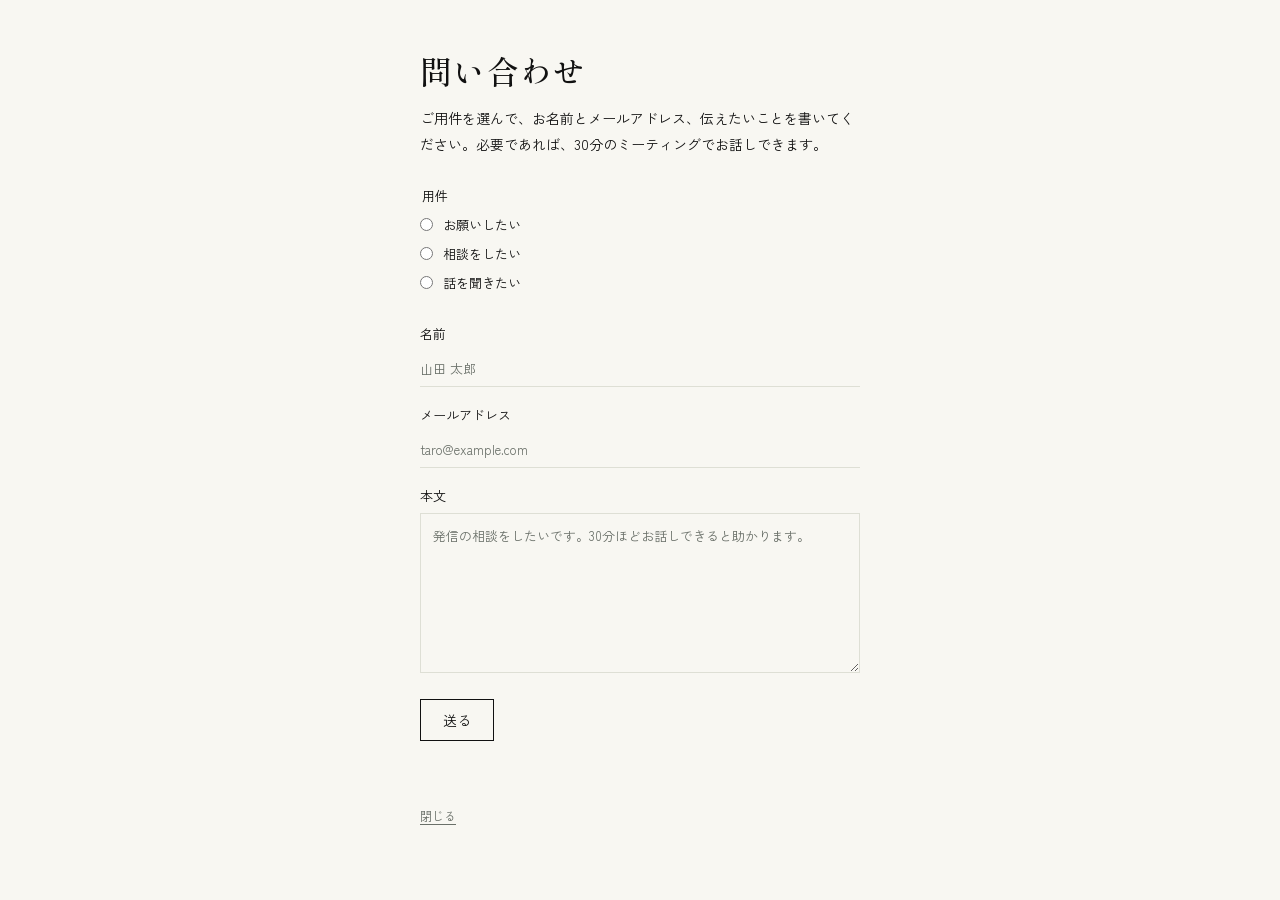
==== contact.html @ 7f7ef22b "Sync published site" ====
<!doctype html>
<html lang="ja">
  <head>
    <meta charset="UTF-8" />
    <link rel="icon" type="image/svg+xml" href="./favicon.svg" />
    <meta name="viewport" content="width=device-width, initial-scale=1.0" />
    <meta name="description" content="エディトリアル・パートナーへの問い合わせ" />
    <title>問い合わせ｜エディトリアル・パートナー</title>
    <link rel="preconnect" href="https://fonts.googleapis.com" />
    <link rel="preconnect" href="https://fonts.gstatic.com" crossorigin />
    <link
      href="https://fonts.googleapis.com/css2?family=Shippori+Mincho:wght@500;600;700&family=Zen+Kaku+Gothic+New:wght@400;500;700&display=swap"
      rel="stylesheet"
    />
    <link rel="stylesheet" href="./styles.css?v=39" />
  </head>
  <body>
    <main class="inquiry">
      <div class="inquiry-sheet">
        <h1>問い合わせ</h1>
        <p class="inquiry-lead">ご用件を選んで、お名前とメールアドレス、伝えたいことを書いてください。必要であれば、30分のミーティングでお話しできます。</p>
        <form id="inquiry-form" method="post" action="">
          <fieldset class="inquiry-purpose">
            <legend>用件</legend>
            <label><input name="purpose" type="radio" value="お願いしたい" required />お願いしたい</label>
            <label><input name="purpose" type="radio" value="相談をしたい" required />相談をしたい</label>
            <label><input name="purpose" type="radio" value="話を聞きたい" required />話を聞きたい</label>
          </fieldset>
          <label>名前<input name="name" type="text" autocomplete="name" maxlength="200" placeholder="山田 太郎" required /></label>
          <label>メールアドレス<input name="email" type="email" autocomplete="email" maxlength="200" placeholder="taro@example.com" required /></label>
          <label>本文<textarea name="message" maxlength="4000" placeholder="発信の相談をしたいです。30分ほどお話しできると助かります。" required></textarea></label>
          <div class="inquiry-trap" aria-hidden="true">
            <label>会社名<input name="company" type="text" tabindex="-1" autocomplete="off" /></label>
          </div>
          <input name="token" type="hidden" value="" />
          <input name="openedAt" type="hidden" value="" />
          <input name="origin" type="hidden" value="" />
          <button class="inquiry-submit" type="submit">送る</button>
          <p class="inquiry-status" role="status" aria-live="polite"></p>
          <button class="inquiry-close" type="button">閉じる</button>
        </form>
      </div>
    </main>
    <iframe class="inquiry-frame" name="inquiry-result" title="送信結果"></iframe>
    <script>
      if (window.opener) window.opener = null;
      const inquiryEndpoint = 'https://script.google.com/macros/s/AKfycbyxUaRsVvJkf03waBCYDMUPCx2JJVosyKEu_03Ld7ubfb50Per08sGWqIz_rAXnPnEJEA/exec';
      const inquiryToken = 'editorial-partner';
      const form = document.getElementById('inquiry-form');
      const status = form.querySelector('.inquiry-status');
      const frame = document.querySelector('.inquiry-frame');
      const openedAt = Date.now();
      let waitTimer = 0;

      function inquiryTarget() {
        if (inquiryEndpoint) return inquiryEndpoint;
        if (location.hostname === 'ymmtyum.github.io') return '';
        return '/inquiry-dev';
      }

      function show(text) {
        status.textContent = text;
      }

      function finish(ok) {
        clearTimeout(waitTimer);
        form.dataset.busy = '';
        show(ok
          ? '受け取りました。内容を確認して、記入されたメールアドレスへ返信します。'
          : '送れませんでした。時間をおいて、もう一度送ってください。');
        if (!ok) return;
        form.dataset.done = '1';
        for (const field of form.elements) {
          if (field.type === 'hidden' || field.type === 'button') continue;
          field.disabled = true;
        }
      }

      form.querySelector('[name="openedAt"]').value = String(openedAt);
      form.querySelector('[name="token"]').value = inquiryToken;
      form.querySelector('[name="origin"]').value = location.origin;
      document.querySelector('.inquiry-close').addEventListener('click', () => window.close());

      function fromInquiryFrame(source) {
        let current = source;
        for (let depth = 0; depth < 5 && current; depth += 1) {
          if (current === frame.contentWindow) return true;
          if (current === window) return false;
          try { current = current.parent; } catch (error) { return false; }
        }
        return false;
      }

      function inquiryMessage(event) {
        const data = event.data;
        if (!data || data.type !== 'inquiry' || typeof data.ok !== 'boolean') return false;
        if (fromInquiryFrame(event.source)) return true;
        const origin = String(event.origin || '');
        return origin === 'null' ||
          origin === 'https://script.google.com' ||
          /^https:\/\/(?:[a-z0-9-]+\.)*googleusercontent\.com$/.test(origin);
      }

      window.addEventListener('message', (event) => {
        if (form.dataset.busy !== '1' || !inquiryMessage(event)) return;
        finish(event.data.ok);
      });

      form.addEventListener('submit', (event) => {
        event.preventDefault();
        if (form.dataset.busy === '1' || form.dataset.done === '1') return;
        if (form.company.value) return;
        const purposes = ['お願いしたい', '相談をしたい', '話を聞きたい'];
        const purpose = form.purpose.value;
        const name = form.name.value.trim();
        const email = form.email.value.trim();
        const message = form.message.value.trim();
        if (!purposes.includes(purpose)) {
          show('用件を選んでください。');
          return;
        }
        if (!name) {
          show('名前を書いてください。');
          return;
        }
        if (!/^[^\s@]+@[^\s@]+\.[^\s@]+$/.test(email)) {
          show('メールアドレスを確認してください。');
          return;
        }
        if (!message) {
          show('本文を書いてください。');
          return;
        }
        if (message.length > 4000) {
          show('本文は4000字までです。');
          return;
        }
        if (Date.now() - openedAt < 3000) {
          show('少し待ってから送ってください。');
          return;
        }
        const target = inquiryTarget();
        if (!target) {
          show('送れませんでした。時間をおいて、もう一度送ってください。');
          return;
        }
        form.dataset.busy = '1';
        show('送っています。');
        clearTimeout(waitTimer);
        waitTimer = setTimeout(() => finish(false), 15000);
        if (target.startsWith('http') && new URL(target).origin !== location.origin) {
          postViaFrame(target);
          return;
        }
        const body = new URLSearchParams(new FormData(form));
        fetch(target, { method: 'POST', headers: { 'Content-Type': 'application/x-www-form-urlencoded' }, body })
          .then((response) => response.text())
          .then((html) => finish(/ok:\s*true/.test(html)))
          .catch(() => finish(false));
      });

      function postViaFrame(target) {
        const transport = document.createElement('form');
        transport.method = 'post';
        transport.action = target;
        transport.target = 'inquiry-result';
        transport.hidden = true;
        for (const field of form.elements) {
          if (!field.name || field.type === 'submit' || field.type === 'button') continue;
          if ((field.type === 'radio' || field.type === 'checkbox') && !field.checked) continue;
          const input = document.createElement('input');
          input.type = 'hidden';
          input.name = field.name;
          input.value = field.value;
          transport.append(input);
        }
        document.body.append(transport);
        transport.submit();
      }
    </script>
  </body>
</html>
---- styles.css ----
:root {
  --ink: #111111;
  --muted: #6a7069;
  --paper: #f8f7f2;
  --line: #dedfd5;
  --accent: #d5e48f;
  --font-display: "Shippori Mincho", "Hiragino Mincho ProN", serif;
  --font-body: "Zen Kaku Gothic New", "Hiragino Sans", sans-serif;
}
*, *::before, *::after { box-sizing: border-box; }
html { height: 100%; }
body { margin: 0; color: var(--ink); background: var(--paper); font-family: var(--font-body); -webkit-font-smoothing: antialiased; }
button, a { -webkit-tap-highlight-color: transparent; }
button { font: inherit; color: inherit; cursor: pointer; }
a { color: inherit; text-underline-offset: .25em; }
button:focus-visible, a:focus-visible, [tabindex]:focus-visible { outline: 2px solid #4b6338; outline-offset: 5px; }

html.js, html.js body { height: 100%; overflow: hidden; overscroll-behavior: none; }
html:has(dialog[open]) { overflow: hidden; }
main { position: fixed; inset: 0; height: 100dvh; overflow: hidden; }
.hero, .chapter { position: absolute; inset: 0; height: 100%; min-height: 0; overflow-y: auto; overscroll-behavior: contain; visibility: hidden; pointer-events: none; }
.hero.is-active, .chapter.is-active { visibility: visible; z-index: 1; }
/* Keep the wheel/touch hit target on the stationary deck between card changes. */
main { touch-action: auto; }
.hero, .chapter { pointer-events: none; scrollbar-width: none; }
.hero::-webkit-scrollbar, .chapter::-webkit-scrollbar { display: none; }
.is-active a, .is-active button, .is-active summary { pointer-events: auto; }
.hero.is-leaving, .chapter.is-leaving { z-index: 2; }
.hero.is-leaving, .chapter.is-leaving { visibility: visible; pointer-events: none; }
.hero:focus, .chapter:focus { outline: none; }
.hero { display: grid; place-items: center; padding: 0; }
.hero h1 { display: flex; flex-direction: row-reverse; gap: .32em; margin: 0; font-family: var(--font-display); font-size: clamp(34px, 6.4svh, 72px); font-weight: 700; line-height: 1.4; letter-spacing: .1em; }
.hero h1 > .headline-line { writing-mode: vertical-rl; text-orientation: mixed; white-space: nowrap; }
.hero-brand { position: fixed; z-index: 40; top: max(28px, env(safe-area-inset-top)); left: max(28px, env(safe-area-inset-left)); margin: 0; font: 500 13px/1.4 var(--font-body); letter-spacing: .14em; pointer-events: none; }
.hero-lead { position: absolute; left: 50%; bottom: max(36px, 7vh); width: max-content; max-width: calc(100% - 56px); margin: 0; transform: translateX(-50%); text-align: center; font-size: clamp(12px, 1.25vw, 15px); line-height: 2.1; letter-spacing: .07em; color: #111; }
.hero-lead strong { color: var(--ink); font-weight: 700; }
.menu-toggle { position: fixed; top: max(24px, env(safe-area-inset-top)); right: max(28px, env(safe-area-inset-right)); z-index: 40; width: 32px; height: 32px; display: flex; flex-direction: column; align-items: flex-end; justify-content: center; gap: 7px; padding: 0; border: 0; border-radius: 0; background: transparent; }
.menu-toggle span { width: 22px; height: 1px; background: var(--ink); transition: width .3s ease-in-out; }
.menu-toggle:hover { background: transparent; }
.menu-toggle:hover span:last-child { width: 15px; }
.chapter, .rising-slot { display: grid; justify-items: center; align-items: safe center; padding: 90px clamp(24px, 7vw, 100px); }
.story-card { --card-color: #fff; position: relative; display: flex; flex-direction: column; width: min(100%, 960px); height: min(660px, calc(100svh - 180px)); min-height: 0; padding: clamp(28px, 5vw, 66px) clamp(28px, 5vw, 66px) 22px; border: 1px solid #2d342f08; border-radius: 2px 3px 5px 2px; background: linear-gradient(165deg, #ffffff38, transparent 45%), var(--card-color); box-shadow: 0 2px 3px #2d342f0a, 0 14px 34px -18px #2d342f45; transform-origin: 50% 30%; }
.card-meta { display: flex; justify-content: space-between; align-items: center; gap: 20px; font: 11px/1.2 Arial, sans-serif; letter-spacing: .15em; }
.card-number { font: 300 clamp(48px, 7vw, 82px)/1 var(--font-display); letter-spacing: -.04em; }
.card-copy { width: 100%; flex: 1; min-height: 0; margin: 18px 0 0; padding: 14px 14px 0 0; overflow-y: auto; overscroll-behavior: contain; scrollbar-width: thin; scrollbar-color: #89908566 transparent; }
.card-copy::-webkit-scrollbar { width: 5px; }
.card-copy::-webkit-scrollbar-track { background: transparent; }
.card-copy::-webkit-scrollbar-thumb { border-radius: 10px; background: #89908566; }
.chapter.is-active .card-copy { pointer-events: auto; touch-action: pan-y; -webkit-overflow-scrolling: touch; }
.card-copy h2 { margin: 0 0 24px; font: 500 clamp(25px, 3.2vw, 43px)/1.6 var(--font-display); letter-spacing: .04em; overflow-wrap: anywhere; }
.card-content { font-size: 15px; line-height: 1.95; color: #111; }
.card-content p { margin: 0 0 18px; }
.card-content p:last-child { margin-bottom: 0; }
.card-content h3 { margin: 0 0 12px; font-size: 18px; line-height: 1.6; color: var(--ink); }
.card-credit { padding-top: 20px; border-top: 1px solid #2d342f25; font: 10px/1.6 Arial, sans-serif; letter-spacing: .08em; color: var(--muted); }
.menu-dialog { position: fixed; inset: 0 0 0 auto; margin: 0; width: min(560px, 100%); height: 100dvh; max-height: 100dvh; max-width: 100%; padding: clamp(24px, 4vw, 48px); color: var(--ink); border: 0; background: var(--paper); overflow-y: auto; overscroll-behavior: contain; }
.menu-dialog[open] { animation: menu-in .38s cubic-bezier(.16,.84,.32,1) both; }
.menu-dialog::backdrop { background: #27302755; backdrop-filter: blur(7px); animation: menu-backdrop .32s ease-out both; }
.menu-dialog[open] .index-nav a { animation: menu-card .52s cubic-bezier(.16,.84,.32,1) both; }
.menu-dialog[open] .index-nav a:nth-child(1) { animation-delay: 40ms; }
.menu-dialog[open] .index-nav a:nth-child(2) { animation-delay: 80ms; }
.menu-dialog[open] .index-nav a:nth-child(3) { animation-delay: 120ms; }
.menu-dialog[open] .index-nav a:nth-child(4) { animation-delay: 160ms; }
.menu-dialog[open] .index-nav a:nth-child(5) { animation-delay: 200ms; }
.menu-dialog[open] .index-nav a:nth-child(6) { animation-delay: 240ms; }
.menu-dialog[open] .index-nav a:nth-child(7) { animation-delay: 280ms; }
.menu-dialog[open] .index-nav a:nth-child(8) { animation-delay: 320ms; }
.menu-dialog[open] .index-nav a:nth-child(9) { animation-delay: 360ms; }
.menu-heading { display: flex; align-items: center; justify-content: space-between; gap: 24px; margin-bottom: 30px; }
.menu-heading h2 { margin: 0; font: 500 23px var(--font-display); }
.menu-heading form { margin: 0; }
.index-nav { display: grid; }
.index-nav a { text-decoration: none; }
.index-top { display: flex; justify-content: space-between; padding: 14px 0 24px; font-size: 12px; color: var(--muted); }
.index-contact { display: flex; padding: 22px 0; border-top: 1px solid var(--line); font-size: 14px; line-height: 1.7; text-decoration: none; }
.index-contact:hover { background: #e9ece280; }
.index-link { display: grid; grid-template-columns: 26px 1fr 18px; gap: 14px; align-items: center; padding: 20px 0; border-top: 1px solid var(--line); font-size: 14px; line-height: 1.7; transition: background .25s ease-in-out; }
.index-link:hover, .index-link[aria-current="location"] { background: #e9ece280; }
.index-number { font: 11px Arial, sans-serif; color: var(--muted); }
@keyframes menu-in { from { transform: translateX(18px); } to { transform: none; } }
@keyframes menu-backdrop { from { opacity: 0; } to { opacity: 1; } }
@keyframes menu-card { from { opacity: 0; transform: translateY(22px); } to { opacity: 1; transform: none; } }
.close-button { display: grid; place-items: center; border: 1px solid var(--line); background: transparent; border-radius: 50%; width: 38px; height: 38px; font: 27px/1 Arial, sans-serif; transition: background .2s, transform .2s; }
.close-button:hover { background: var(--accent); transform: rotate(90deg); }
.profile { display: grid; grid-template-columns: 120px 1fr; gap: 24px; align-items: start; }
.voice { display: grid; grid-template-columns: 72px 1fr; gap: 18px; align-items: start; margin: 8px 0 0; }
.voice-person { display: flex; flex-direction: column; align-items: center; gap: 8px; }
.voice-photo { width: 72px; height: 72px; border-radius: 50%; object-fit: cover; object-position: center 18%; }
.voice-person span { font-size: 11px; letter-spacing: .14em; }
.voice blockquote { position: relative; margin: 36px 0 0; padding: 18px 20px; background: #eef0e6; border-radius: 18px; }
.voice blockquote::before { content: ""; position: absolute; top: 22px; left: -7px; width: 16px; height: 16px; background: #eef0e6; transform: rotate(45deg); }
.voice blockquote p { margin: 0 0 14px; }
.voice blockquote p:last-child { margin-bottom: 0; }
.text-large { margin-bottom: clamp(28px, 5vh, 52px) !important; font: 600 clamp(27px, 4vw, 50px)/1.55 var(--font-display); letter-spacing: .04em; color: var(--ink); }
.text-small { font-size: 12px; line-height: 1.9; color: var(--muted); }
.statement-list { display: grid; grid-template-columns: repeat(2, minmax(0, 1fr)); border-top: 1px solid var(--line); }
.statement-list p { margin: 0; padding: 18px 18px 18px 0; border-bottom: 1px solid var(--line); }
.statement-list p:nth-child(odd) { padding-right: 24px; }
.statement-list p:nth-child(even) { padding-left: 24px; border-left: 1px solid var(--line); }
.article-examples { display: grid; grid-template-columns: repeat(3, minmax(0, 1fr)); gap: 14px; counter-reset: example; }
.article-examples p { counter-increment: example; position: relative; min-height: 190px; margin: 0; padding: 54px 20px 20px; border: 1px solid var(--line); background: #f6f6f2; }
.article-examples p::before { content: "0" counter(example); position: absolute; top: 18px; left: 20px; font: 11px/1 Arial, sans-serif; letter-spacing: .14em; color: var(--muted); }
.plus-alpha { margin-top: 28px !important; padding: 18px 20px; border: 1px dashed #7f887d; font-family: var(--font-display); }
.resource-list { margin-bottom: 32px; font-size: clamp(16px, 2vw, 22px); line-height: 1.75; }
.resource-list sup { font-size: .65em; }
.note-text { padding-top: 24px; border-top: 1px solid var(--line); }
.numbered { padding-left: 22px; }
.numbered li { margin-bottom: 16px; }
.case-links { display: grid; grid-template-columns: 1fr 1fr; gap: 12px; margin-bottom: 26px; }
.case-links .case-link { grid-template-columns: 1fr; }
.case-link { display: grid; grid-template-columns: minmax(170px, .8fr) minmax(0, 1.2fr); background: #e9ece2; border: 1px solid var(--line); border-radius: 3px; overflow: hidden; text-decoration: none; transition: border-color 160ms ease-in-out, transform 160ms ease-in-out; }
.case-link:hover { border-color: #778554; transform: translateY(-2px); }
.case-image { display: block; width: 100%; height: 100%; min-height: 150px; object-fit: cover; }
.case-copy { display: grid; align-content: center; gap: 8px; padding: 20px; }
.case-kicker, .case-url { font-size: 11px; color: var(--muted); }
.case-title { font-weight: 700; line-height: 1.6; }
.callout { display: flex; gap: 12px; padding: 18px; background: #eeefe6; }
.steps { padding: 0; list-style: none; counter-reset: step; }
.steps li { display: grid; grid-template-columns: 30px 1fr; gap: 2px 16px; counter-increment: step; padding: 14px 0; border-bottom: 1px solid var(--line); }
.steps li::before { content: counter(step, decimal-leading-zero); grid-row: span 2; color: #778554; font-size: 12px; }
.steps span { grid-column: 2; }
summary { cursor: pointer; }
summary:focus-visible { outline: 2px solid #4b6338; outline-offset: 5px; }
.faq-item { border-top: 1px solid #2d342f25; }
.faq-item:last-child { border-bottom: 1px solid #2d342f25; }
.faq-item summary { position: relative; padding: 20px 38px 20px 0; list-style: none; font-weight: 500; color: var(--ink); line-height: 1.7; }
.faq-item summary::-webkit-details-marker { display: none; }
.faq-item summary::after { content: "+"; position: absolute; top: 20px; right: 4px; font: 24px/1.2 Arial, sans-serif; }
.faq-item[open] summary::after { content: "−"; }
.faq-item summary:hover { color: #557040; }
.faq-answer { padding: 0 24px 24px 0; }
@supports (interpolate-size: allow-keywords) {
  .faq-item { interpolate-size: allow-keywords; }
  .faq-item::details-content { height: 0; overflow: clip; opacity: 0; transition: height 260ms ease-in-out, opacity 180ms ease-in-out; }
  .faq-item[open]::details-content { height: auto; opacity: 1; }
}

@media (max-width: 600px) {
  .hero { padding: 0; }
  .hero h1 { font-size: clamp(30px, 5.8svh, 52px); }
  .hero-lead { font-size: 12px; letter-spacing: .025em; }
  .menu-toggle { top: max(18px, env(safe-area-inset-top)); right: max(18px, env(safe-area-inset-right)); width: 32px; height: 32px; }
  .chapter, .rising-slot { padding: 82px 20px 40px; }
  .story-card { height: calc(100svh - 122px); min-height: 0; padding: 28px; }
  .card-copy { margin: 14px 0; padding: 12px 10px 12px 0; }
  .card-copy h2 { font-size: clamp(24px, 6.5vw, 32px); margin-bottom: 20px; }
  .card-content { font-size: 13px; }
  .menu-dialog { padding-top: max(24px, env(safe-area-inset-top)); padding-bottom: max(24px, env(safe-area-inset-bottom)); }
  .index-link { padding: 17px 0; font-size: 13px; }
  .profile { grid-template-columns: 1fr; }
  .case-link { grid-template-columns: 1fr; }
  .case-links { gap: 8px; }
  .case-image { aspect-ratio: 1.91 / 1; min-height: 0; }
  .case-copy { gap: 4px; padding: 10px; }
  .case-title { font-size: 11px; line-height: 1.45; }
  .statement-list, .article-examples { grid-template-columns: 1fr; }
  .statement-list p:nth-child(even) { padding-left: 0; border-left: 0; }
  .article-examples p { min-height: 0; }
}
@media (max-height: 540px) and (min-width: 601px) {
  .hero { padding: 0; }
  .hero h1 { font-size: clamp(24px, 6svh, 36px); }
  .hero-lead { text-align: center; font-size: 12px; }
}
@media (max-width: 600px) and (max-height: 760px) {
  .chapter, .rising-slot { padding: 70px 20px 24px; }
  .story-card { height: calc(100svh - 94px); min-height: 0; padding: 24px; }
  .card-number { font-size: 44px; }
  .card-copy { margin: 12px 0; padding: 10px 8px 10px 0; }
  .card-copy h2 { font-size: clamp(22px, 6vw, 28px); line-height: 1.5; margin-bottom: 18px; }
  .card-content { font-size: 13px; line-height: 1.85; }
}
@media (prefers-reduced-motion: reduce) {
  *, *::before, *::after { animation-duration: 0.01ms; transition-duration: 0.01ms; }
}

/* Lift the memo from the page while it follows the hand. */
main:has(.chapter.is-active) { cursor: grab; }
main.is-dragging { cursor: grabbing; user-select: none; }
/* Elevate only while the finger is holding. Do not transition on release —
   otherwise the shadow snaps after the slide-up has already settled. */
.story-card.is-held { box-shadow: 0 6px 10px #2d342f0a, 0 28px 52px -16px #2d342f50; }
main.is-dragging:not(.is-settling) .story-card { transition: box-shadow .15s ease-out; }
.story-card::before { content: ""; position: absolute; left: 1px; right: 1px; top: 0; height: 1px; background: #ffffff9c; pointer-events: none; }
.card-meta { padding-bottom: 20px; border-bottom: 1px solid #2d342f18; }
.card-meta-actions { display: flex; align-items: center; gap: 14px; }
.align-stack { padding: 7px 12px; border: 1px solid #2d342f40; border-radius: 999px; background: transparent; font: 500 10px/1 var(--font-body); letter-spacing: .05em; transition: color 140ms ease-in-out, background 140ms ease-in-out, transform 140ms ease-in-out; }
.align-stack:hover { color: #fff; background: var(--ink); transform: translateY(-1px); }
.is-active a, .is-active button, .is-active summary { cursor: pointer; }

/* Staggered vertical lettering, with two fast, rough marker strokes. */
.hero h1 { padding-bottom: .8em; }
.profile-photo { width: 120px; height: 150px; object-fit: cover; object-position: center 18%; border-radius: 3px; }
.marker-word { position: relative; isolation: isolate; font-style: normal; }
.marker-word::before, .marker-word::after { content: ""; position: absolute; z-index: -1; pointer-events: none; background: #bfda54; transform-origin: top; }
.marker-word::before { top: -.04em; bottom: -.07em; right: .07em; width: .56em; opacity: .8; transform: rotate(-5deg); clip-path: polygon(8% 2%, 74% 0, 100% 3%, 83% 24%, 96% 45%, 79% 68%, 94% 96%, 54% 100%, 0 97%, 14% 73%, 2% 48%, 17% 25%); }
.marker-word::after { top: .03em; bottom: -.02em; right: -.04em; width: .15em; opacity: .5; transform: rotate(-3deg); clip-path: polygon(0 3%, 76% 0, 100% 28%, 60% 55%, 90% 93%, 20% 100%, 0 69%); }
.hero.is-active .marker-word::before, .hero.is-active .marker-word::after { animation: marker-swish 180ms cubic-bezier(.2,.8,.3,1) 100ms both; }
.headline-offset { transform: translateY(.8em); }
.hero.is-active .headline-offset .marker-word::before, .hero.is-active .headline-offset .marker-word::after { animation-delay: 230ms; }
@keyframes marker-swish { from { scale: 1 0; } to { scale: 1 1; } }
.hero-footer { position: absolute; left: max(28px, env(safe-area-inset-left)); right: max(28px, env(safe-area-inset-right)); bottom: max(24px, env(safe-area-inset-bottom)); display: flex; align-items: flex-end; justify-content: space-between; gap: 20px; }
.hero-credit { margin: 0; max-width: 250px; font: 10px/1.6 Arial, sans-serif; letter-spacing: .07em; color: var(--muted); text-align: left; }
.social-links { display: flex; gap: 26px; flex-shrink: 0; }
.social-links a { display: inline-flex; align-items: center; gap: 8px; padding: 10px 0; font: 13px Arial, sans-serif; text-decoration: none; }
.social-links a:hover { text-decoration: underline; text-underline-offset: 5px; }
main.is-dragging { -webkit-user-select: none; }
@media (max-width: 600px) {
  .hero-footer { left: 20px; right: 20px; bottom: max(20px, env(safe-area-inset-bottom)); gap: 16px; }
  .hero-credit { max-width: 175px; font-size: 9px; }
  .social-links { gap: 18px; }
  .social-links a { font-size: 12px; }
}

/* The top page stays beneath the card deck and is revealed when a card is
   physically moved aside. */
.build-tag { position: fixed; left: 8px; bottom: 6px; z-index: 30; font: 10px/1 ui-monospace, monospace; letter-spacing: .04em; color: #8a9088; pointer-events: none; }
[hidden] { display: none !important; }
.hero {
  z-index: 0 !important;
  visibility: visible;
  pointer-events: none;
  opacity: 1;
  overflow: hidden;
  will-change: opacity;
}
body[data-view="top"] .hero { pointer-events: auto; }
.chapter { z-index: 2; will-change: transform; }
.card-stack { position: absolute; inset: 0; z-index: 2; pointer-events: none; transform: translate(var(--bundle-x, 0px), var(--bundle-y, 0px)) rotate(var(--bundle-rot, 0deg)); transform-origin: 50% 55%; will-change: transform; }
.card-stack.is-held { transform: translate(var(--bundle-x, 0px), calc(var(--bundle-y, 0px) - 16px)) rotate(var(--bundle-rot, 0deg)) scale(1.012); }
.card-stack.is-morph-source { opacity: 0; }
.chapter { z-index: var(--stack-level, 1); }
.chapter.is-active, .chapter.is-stacked, .chapter.is-preview, .chapter.is-leaving { visibility: visible; }
.chapter.is-active, .chapter.is-preview, .chapter.is-leaving { z-index: var(--stack-level, 1) !important; }
.chapter.is-preview { pointer-events: none; }
.chapter.is-stacked { pointer-events: none; overflow: hidden; }
.chapter { --rest-x: var(--stack-x, 0px); --rest-y: var(--stack-y, 0px); --rest-angle: var(--stack-angle, 0deg); }
.chapter.is-neat { --rest-x: 0px; --rest-y: 0px; --rest-angle: 0deg; }
.chapter.is-neat.is-preview { --rest-x: 0px; --rest-y: 0px; --rest-angle: 0deg; }
.chapter.is-preview:not(.is-neat) { --rest-x: var(--stack-x, 0px); --rest-y: var(--stack-y, 0px); --rest-angle: var(--stack-angle, 0deg); }
.rising-slot { position: fixed; inset: 0; z-index: 6; pointer-events: none; }
.chapter.is-active .story-card,
.chapter.is-stacked .story-card,
.chapter.is-preview .story-card,
.rising-slot .story-card {
  transform: translate(calc(var(--rest-x, 0px) + var(--drag-x, 0px)), calc(var(--rest-y, 0px) + var(--drag-y, 0px))) rotate(var(--rest-angle, 0deg));
}
.chapter.is-sheet { padding: max(32px, env(safe-area-inset-top)) 28px max(32px, env(safe-area-inset-bottom)); }
.story-card.sheet { width: min(680px, 100%); height: auto; min-height: 0; padding: 0; border: 0; border-radius: 0; background: transparent; box-shadow: none; }
.story-card.sheet .card-copy { overflow: visible; margin: 0; padding: 0; }
.sheet-kicker { margin: 0 0 12px; font: 11px/1 Arial, sans-serif; letter-spacing: .16em; color: var(--muted); }
.chapter.is-stacked:not(.is-sheet) .story-card { box-shadow: 0 2px 4px #2d342f12, 0 18px 38px -21px #2d342f66; }
.chapter.is-sheet.is-active .story-card,
.chapter.is-sheet.is-preview .story-card { box-shadow: none; }
main.is-dragging .card-stack,
main.is-settling .story-card { transition: none; }
.story-card { will-change: transform; }
.menu-toggle { transition: opacity 140ms ease-in-out, transform 140ms ease-in-out, background .3s ease-in-out; }
.tile-toggle {
  position: fixed;
  right: max(28px, env(safe-area-inset-right));
  bottom: max(26px, env(safe-area-inset-bottom));
  z-index: 12;
  width: 64px;
  height: 64px;
  display: grid;
  grid-template-columns: repeat(3, 8px);
  grid-template-rows: repeat(3, 8px);
  place-content: center;
  gap: 4px;
  padding: 0;
  border: 1px solid #2d342f26;
  border-radius: 50%;
  background: #f8f7f2e8;
  box-shadow: 0 10px 30px -18px #2d342f80;
  backdrop-filter: blur(10px);
  transition: transform 160ms ease-in-out, background 160ms ease-in-out;
}
.tile-toggle span { width: 8px; height: 8px; background: var(--ink); border-radius: 1px; }
.tile-toggle:hover { transform: scale(1.06); background: var(--accent); }
.back-top {
  position: fixed;
  left: 50%;
  bottom: max(22px, env(safe-area-inset-bottom));
  z-index: 40;
  width: 52px;
  height: 52px;
  display: grid;
  place-items: center;
  padding: 0;
  border: 1px solid #2d342f26;
  border-radius: 50%;
  background: #f8f7f2e8;
  box-shadow: 0 10px 30px -18px #2d342f80;
  backdrop-filter: blur(10px);
  font: 28px/1 Arial, sans-serif;
  transform: translateX(-50%);
  opacity: 0;
  pointer-events: none;
  transition: opacity 220ms ease-in-out, background 160ms ease-in-out;
}
.back-top.is-shown { opacity: 1; pointer-events: auto; }
.back-top:hover { background: var(--accent); }

.tile-view {
  position: fixed;
  inset: 0;
  z-index: 11;
  padding: clamp(28px, 5vw, 64px);
  color: var(--ink);
  background: #f3f2ecf5;
  backdrop-filter: blur(14px);
  overflow-y: auto;
  overscroll-behavior: contain;
  opacity: 0;
}
.tile-view.is-active { opacity: 1; }
.tile-view.is-morphing { background: #f3f2ec; backdrop-filter: none; }
.tile-header {
  display: flex;
  align-items: flex-start;
  justify-content: space-between;
  gap: 24px;
  width: min(1180px, 100%);
  margin: 0 auto clamp(26px, 5vh, 56px);
}
.tile-header p { margin: 0 0 8px; font: 10px/1 Arial, sans-serif; letter-spacing: .18em; color: var(--muted); }
.tile-header h2 { margin: 0; font: 600 clamp(26px, 3vw, 42px)/1.3 var(--font-display); }
.tile-close {
  display: grid;
  place-items: center;
  flex: 0 0 auto;
  width: 44px;
  height: 44px;
  padding: 0 0 3px;
  border: 1px solid var(--line);
  border-radius: 50%;
  background: #f8f7f2;
  font: 28px/1 Arial, sans-serif;
  transition: transform 160ms ease-in-out, background 160ms ease-in-out;
}
.tile-close:hover { transform: rotate(90deg); background: var(--accent); }
.tile-grid {
  display: grid;
  grid-template-columns: repeat(4, minmax(0, 1fr));
  gap: clamp(12px, 2vw, 24px);
  width: min(1180px, 100%);
  margin: 0 auto;
}
.tile-card {
  --tile-color: #fff;
  position: relative;
  display: flex;
  flex-direction: column;
  justify-content: space-between;
  aspect-ratio: 4 / 5;
  min-height: 190px;
  padding: clamp(18px, 2.4vw, 30px);
  border: 1px solid #2d342f0b;
  border-radius: 2px 3px 5px 2px;
  color: var(--ink);
  background: linear-gradient(155deg, #ffffff50, transparent 48%), var(--tile-color);
  box-shadow: 0 2px 3px #2d342f09, 0 14px 30px -22px #2d342f60;
  text-align: left;
  transition: transform 170ms ease-in-out, box-shadow 170ms ease-in-out;
}
.tile-card:hover { transform: translateY(-7px) rotate(-.5deg); box-shadow: 0 18px 34px -20px #2d342f75; }
.tile-card { --tile-angle: 0deg; aspect-ratio: 1; min-height: 0; padding: 0; overflow: hidden; transform: rotate(var(--tile-angle)); transform-origin: center center; }
.tile-view.is-morphing .tile-card { transition: none; box-shadow: none; }
.tile-card .tile-face { position: absolute; left: 50%; top: 0; width: var(--face-w, 100%); height: var(--face-h, 100%); max-width: none; min-height: 0; transform: translateX(-50%); transform-origin: center top; pointer-events: none; box-shadow: none; }
.tile-card:hover { transform: translateY(-7px) rotate(calc(var(--tile-angle) - .5deg)); }
.tile-card > .card-meta { width: 100%; flex: 0 0 auto; padding-bottom: clamp(10px, 1.5vw, 18px); }
.tile-card .card-number { font-size: clamp(24px, 3vw, 44px); }
.tile-card-copy { display: flex; align-items: center; flex: 1; width: 100%; min-height: 0; padding-top: clamp(10px, 1.8vw, 20px); }
.tile-heading { font: 500 clamp(13px, 1.45vw, 19px)/1.55 var(--font-display); letter-spacing: .025em; overflow-wrap: anywhere; }

@media (max-width: 800px) {
  .tile-grid { grid-template-columns: repeat(3, minmax(0, 1fr)); }
}
@media (max-width: 600px) {
  .tile-toggle { right: max(18px, env(safe-area-inset-right)); bottom: max(18px, env(safe-area-inset-bottom)); width: 58px; height: 58px; }
  .tile-view { padding: max(24px, env(safe-area-inset-top)) 20px max(28px, env(safe-area-inset-bottom)); }
  .tile-header { margin-bottom: 24px; }
  .tile-grid { gap: 12px; }
  .tile-card { min-height: 0; padding: 13px; }
  .tile-card > .card-meta { padding-bottom: 8px; }
  .tile-card .card-number { font-size: clamp(19px, 6vw, 28px); }
  .tile-card-copy { padding-top: 8px; }
  .tile-heading { font-size: clamp(9px, 2.7vw, 13px); line-height: 1.42; }
  .card-meta-actions { gap: 8px; }
  .card-meta-actions > span:first-child { display: none; }
  .align-stack { padding: 7px 10px; font-size: 9px; }
}

html.js .static-index { display: none; }
.static-index { display: grid; gap: 12px; width: min(100%, 960px); margin: 0 auto 48px; padding: 0 24px 24px; }
.static-index a { color: inherit; }

html:not(.js),
html:not(.js) body { height: auto; overflow: auto; }
html:not(.js) main { position: relative; height: auto; overflow: visible; }
html:not(.js) .hero,
html:not(.js) .chapter { position: relative; inset: auto; height: auto; visibility: visible; pointer-events: auto; overflow: visible; }
html:not(.js) .card-stack { position: relative; inset: auto; }
html:not(.js) .story-card { height: auto; }
html:not(.js) .card-copy { overflow: visible; }
html:not(.js) .menu-toggle,
html:not(.js) .tile-toggle { display: none !important; }

.inquiry { position: relative; inset: auto; height: auto; min-height: 100%; overflow: visible; padding: 48px 28px 64px; }
.inquiry-sheet { width: min(100%, 440px); margin: 0 auto; }
.inquiry h1 { margin: 0 0 12px; font: 500 32px/1.4 var(--font-display); letter-spacing: .04em; }
.inquiry-lead { margin: 0 0 28px; font-size: 14px; line-height: 1.9; }
.inquiry label { display: block; margin: 0 0 18px; font-size: 13px; }
.inquiry-purpose { margin: 0 0 22px; padding: 0; border: 0; }
.inquiry-purpose legend { margin: 0 0 10px; font-size: 13px; }
.inquiry-purpose label { display: flex; align-items: center; gap: 10px; margin: 0 0 10px; }
.inquiry input, .inquiry textarea { display: block; width: 100%; margin-top: 8px; padding: 8px 0; border: 0; border-bottom: 1px solid var(--line); background: transparent; color: inherit; font: inherit; }
.inquiry input::placeholder, .inquiry textarea::placeholder { color: var(--muted); }
.inquiry input:focus-visible, .inquiry textarea:focus-visible { outline: 2px solid #4b6338; outline-offset: 4px; }
.inquiry-purpose input { width: auto; margin: 0; padding: 0; border: 0; }
.inquiry textarea { min-height: 160px; padding: 12px; border: 1px solid var(--line); resize: vertical; }
.inquiry-submit { margin-top: 8px; padding: 10px 22px; border: 1px solid var(--ink); background: transparent; font-size: 14px; }
.inquiry-submit:hover { background: var(--accent); }
.inquiry-status { min-height: 3.2em; margin: 16px 0 0; font-size: 13px; line-height: 1.7; }
.inquiry-close { margin-top: 8px; padding: 0; border: 0; background: transparent; color: var(--muted); font-size: 12px; text-decoration: underline; text-underline-offset: .25em; }
.inquiry-trap { position: absolute; left: -9999px; top: 0; height: 0; overflow: hidden; }
.inquiry-frame { position: absolute; width: 0; height: 0; border: 0; }
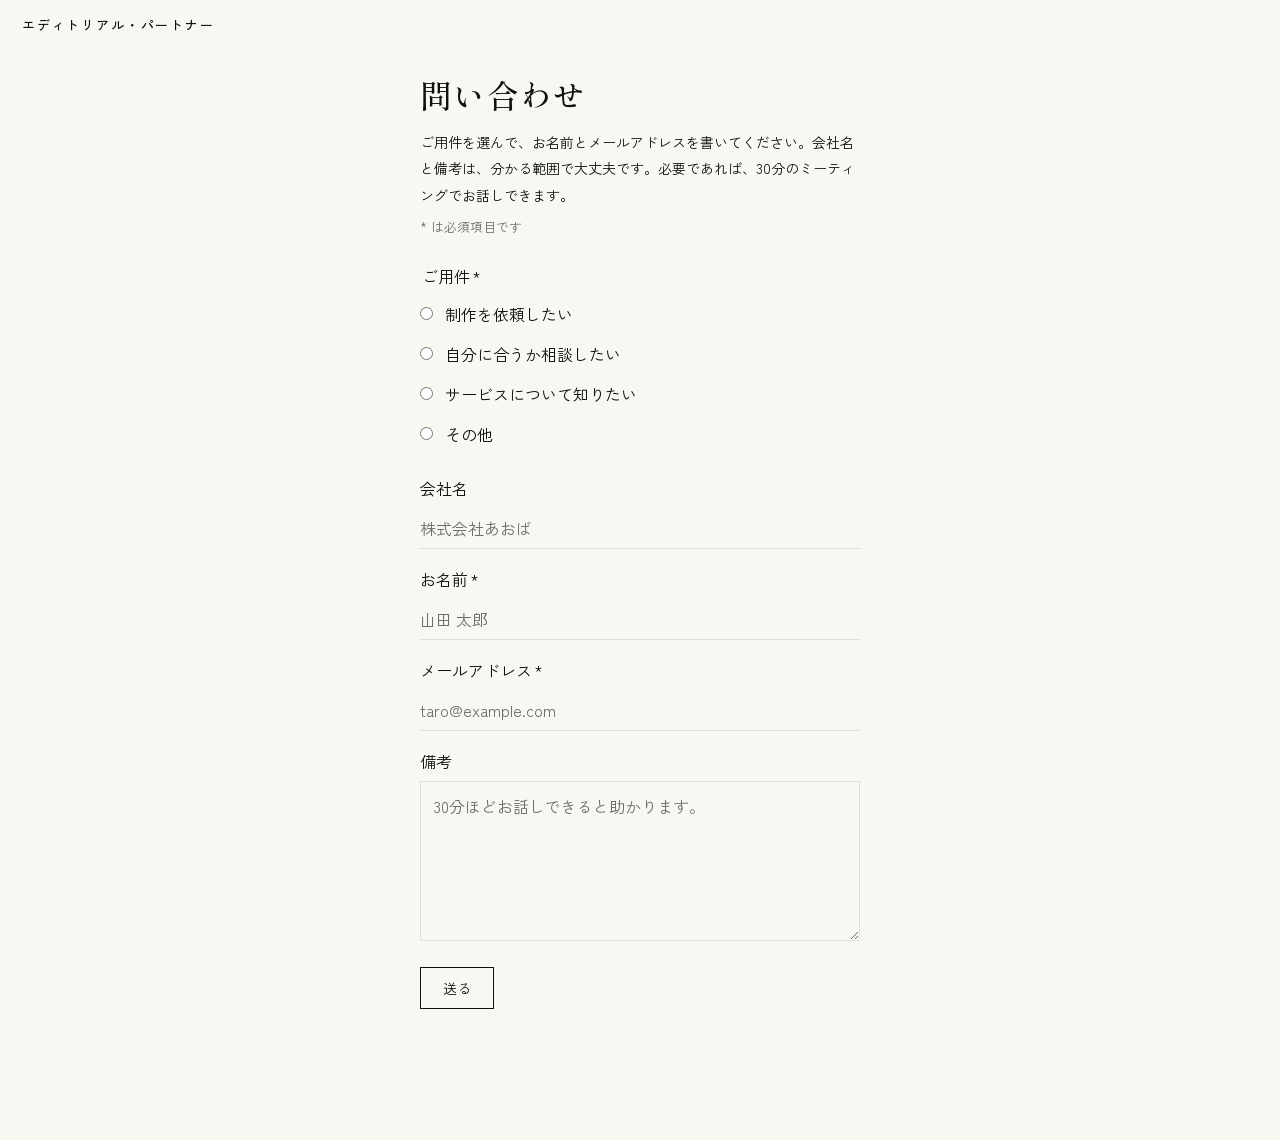
==== commit 68749599: "Sync published site" ====
--- a/contact.html
+++ b/contact.html
@@ -5,6 +5,16 @@
     <link rel="icon" type="image/svg+xml" href="./favicon.svg" />
     <meta name="viewport" content="width=device-width, initial-scale=1.0" />
     <meta name="description" content="エディトリアル・パートナーへの問い合わせ" />
+    <meta property="og:title" content="問い合わせ｜エディトリアル・パートナー" />
+    <meta property="og:description" content="ご用件、お名前、メールアドレスを書いてください。会社名と備考は任意です。" />
+    <meta property="og:type" content="website" />
+    <meta property="og:locale" content="ja_JP" />
+    <meta property="og:url" content="https://ymmtyum.github.io/editorial-partner-lp/contact.html" />
+    <meta property="og:image" content="https://ymmtyum.github.io/editorial-partner-lp/og.png" />
+    <meta property="og:image:width" content="1200" />
+    <meta property="og:image:height" content="630" />
+    <meta name="twitter:card" content="summary_large_image" />
+    <meta name="twitter:image" content="https://ymmtyum.github.io/editorial-partner-lp/og.png" />
     <title>問い合わせ｜エディトリアル・パートナー</title>
     <link rel="preconnect" href="https://fonts.googleapis.com" />
     <link rel="preconnect" href="https://fonts.gstatic.com" crossorigin />
@@ -12,38 +22,43 @@
       href="https://fonts.googleapis.com/css2?family=Shippori+Mincho:wght@500;600;700&family=Zen+Kaku+Gothic+New:wght@400;500;700&display=swap"
       rel="stylesheet"
     />
-    <link rel="stylesheet" href="./styles.css?v=39" />
+    <link rel="stylesheet" href="./styles.css?v=51" />
   </head>
   <body>
+    <header class="site-header">
+      <p class="hero-brand">エディトリアル・パートナー</p>
+    </header>
     <main class="inquiry">
       <div class="inquiry-sheet">
         <h1>問い合わせ</h1>
-        <p class="inquiry-lead">ご用件を選んで、お名前とメールアドレス、伝えたいことを書いてください。必要であれば、30分のミーティングでお話しできます。</p>
-        <form id="inquiry-form" method="post" action="">
+        <p class="inquiry-lead">ご用件を選んで、お名前とメールアドレスを書いてください。会社名と備考は、分かる範囲で大丈夫です。必要であれば、30分のミーティングでお話しできます。</p>
+        <p class="inquiry-required"><span aria-hidden="true">*</span> は必須項目です</p>
+        <form id="inquiry-form" method="post" action="" novalidate>
           <fieldset class="inquiry-purpose">
-            <legend>用件</legend>
-            <label><input name="purpose" type="radio" value="お願いしたい" required />お願いしたい</label>
-            <label><input name="purpose" type="radio" value="相談をしたい" required />相談をしたい</label>
-            <label><input name="purpose" type="radio" value="話を聞きたい" required />話を聞きたい</label>
+            <legend>ご用件<span class="req" aria-hidden="true">*</span></legend>
+            <label><input name="purpose" type="radio" value="制作を依頼したい" required />制作を依頼したい</label>
+            <label><input name="purpose" type="radio" value="自分に合うか相談したい" required />自分に合うか相談したい</label>
+            <label><input name="purpose" type="radio" value="サービスについて知りたい" required />サービスについて知りたい</label>
+            <label><input name="purpose" type="radio" value="その他" required />その他</label>
           </fieldset>
-          <label>名前<input name="name" type="text" autocomplete="name" maxlength="200" placeholder="山田 太郎" required /></label>
-          <label>メールアドレス<input name="email" type="email" autocomplete="email" maxlength="200" placeholder="taro@example.com" required /></label>
-          <label>本文<textarea name="message" maxlength="4000" placeholder="発信の相談をしたいです。30分ほどお話しできると助かります。" required></textarea></label>
+          <label>会社名<input name="company" type="text" autocomplete="organization" maxlength="200" placeholder="株式会社あおば" /></label>
+          <label>お名前<span class="req" aria-hidden="true">*</span><input name="name" type="text" autocomplete="name" maxlength="200" placeholder="山田 太郎" required /></label>
+          <label>メールアドレス<span class="req" aria-hidden="true">*</span><input name="email" type="email" autocomplete="email" maxlength="200" placeholder="taro@example.com" required /></label>
+          <label>備考<textarea name="message" maxlength="4000" placeholder="30分ほどお話しできると助かります。"></textarea></label>
           <div class="inquiry-trap" aria-hidden="true">
-            <label>会社名<input name="company" type="text" tabindex="-1" autocomplete="off" /></label>
+            <label>ウェブサイト<input name="website" type="text" tabindex="-1" autocomplete="off" /></label>
           </div>
           <input name="token" type="hidden" value="" />
           <input name="openedAt" type="hidden" value="" />
           <input name="origin" type="hidden" value="" />
           <button class="inquiry-submit" type="submit">送る</button>
           <p class="inquiry-status" role="status" aria-live="polite"></p>
-          <button class="inquiry-close" type="button">閉じる</button>
         </form>
       </div>
     </main>
+    <button class="inquiry-close" type="button" aria-label="閉じる">×</button>
     <iframe class="inquiry-frame" name="inquiry-result" title="送信結果"></iframe>
     <script>
-      if (window.opener) window.opener = null;
       const inquiryEndpoint = 'https://script.google.com/macros/s/AKfycbyxUaRsVvJkf03waBCYDMUPCx2JJVosyKEu_03Ld7ubfb50Per08sGWqIz_rAXnPnEJEA/exec';
       const inquiryToken = 'editorial-partner';
       const form = document.getElementById('inquiry-form');
@@ -58,8 +73,9 @@
         return '/inquiry-dev';
       }
 
-      function show(text) {
+      function show(text, field) {
         status.textContent = text;
+        field?.focus();
       }
 
       function finish(ok) {
@@ -109,38 +125,46 @@
       form.addEventListener('submit', (event) => {
         event.preventDefault();
         if (form.dataset.busy === '1' || form.dataset.done === '1') return;
-        if (form.company.value) return;
-        const purposes = ['お願いしたい', '相談をしたい', '話を聞きたい'];
+        if (form.website.value) return;
+        const purposes = ['制作を依頼したい', '自分に合うか相談したい', 'サービスについて知りたい', 'その他'];
         const purpose = form.purpose.value;
         const name = form.name.value.trim();
         const email = form.email.value.trim();
         const message = form.message.value.trim();
         if (!purposes.includes(purpose)) {
-          show('用件を選んでください。');
+          show('ご用件を選んでください。', form.querySelector('[name="purpose"]'));
+          return;
+        }
+        if (form.company.value.trim().length > 200) {
+          show('会社名は200字までです。', form.company);
           return;
         }
         if (!name) {
-          show('名前を書いてください。');
+          show('お名前を書いてください。', form.name);
           return;
         }
         if (!/^[^\s@]+@[^\s@]+\.[^\s@]+$/.test(email)) {
-          show('メールアドレスを確認してください。');
-          return;
-        }
-        if (!message) {
-          show('本文を書いてください。');
+          show('メールアドレスを確認してください。', form.email);
           return;
         }
         if (message.length > 4000) {
-          show('本文は4000字までです。');
-          return;
-        }
-        if (Date.now() - openedAt < 3000) {
-          show('少し待ってから送ってください。');
-          return;
-        }
+          show('備考は4000字までです。', form.message);
+          return;
+        }
+        const remain = 3000 - (Date.now() - openedAt);
+        if (remain > 0) {
+          form.dataset.busy = '1';
+          show('送っています。');
+          setTimeout(sendInquiry, remain);
+          return;
+        }
+        sendInquiry();
+      });
+
+      function sendInquiry() {
         const target = inquiryTarget();
         if (!target) {
+          form.dataset.busy = '';
           show('送れませんでした。時間をおいて、もう一度送ってください。');
           return;
         }
@@ -157,7 +181,7 @@
           .then((response) => response.text())
           .then((html) => finish(/ok:\s*true/.test(html)))
           .catch(() => finish(false));
-      });
+      }
 
       function postViaFrame(target) {
         const transport = document.createElement('form');
--- a/styles.css
+++ b/styles.css
@@ -31,15 +31,19 @@
 .hero { display: grid; place-items: center; padding: 0; }
 .hero h1 { display: flex; flex-direction: row-reverse; gap: .32em; margin: 0; font-family: var(--font-display); font-size: clamp(34px, 6.4svh, 72px); font-weight: 700; line-height: 1.4; letter-spacing: .1em; }
 .hero h1 > .headline-line { writing-mode: vertical-rl; text-orientation: mixed; white-space: nowrap; }
-.hero-brand { position: fixed; z-index: 40; top: max(28px, env(safe-area-inset-top)); left: max(28px, env(safe-area-inset-left)); margin: 0; font: 500 13px/1.4 var(--font-body); letter-spacing: .14em; pointer-events: none; }
+.site-header { position: fixed; z-index: 40; top: max(18px, env(safe-area-inset-top)); left: max(22px, env(safe-area-inset-left)); right: max(22px, env(safe-area-inset-right)); display: flex; align-items: center; justify-content: space-between; gap: 16px; }
+.hero-brand { margin: 0; font: 500 13px/1 var(--font-body); letter-spacing: .14em; pointer-events: none; }
 .hero-lead { position: absolute; left: 50%; bottom: max(36px, 7vh); width: max-content; max-width: calc(100% - 56px); margin: 0; transform: translateX(-50%); text-align: center; font-size: clamp(12px, 1.25vw, 15px); line-height: 2.1; letter-spacing: .07em; color: #111; }
 .hero-lead strong { color: var(--ink); font-weight: 700; }
-.menu-toggle { position: fixed; top: max(24px, env(safe-area-inset-top)); right: max(28px, env(safe-area-inset-right)); z-index: 40; width: 32px; height: 32px; display: flex; flex-direction: column; align-items: flex-end; justify-content: center; gap: 7px; padding: 0; border: 0; border-radius: 0; background: transparent; }
+.corner-actions { display: flex; align-items: center; gap: 12px; flex: none; }
+.corner-inquiry { display: inline-flex; align-items: center; height: 32px; padding: 0 12px; border: 1px solid #2d342f26; border-radius: 2px; background: #f8f7f2e8; font: 500 12px/1 var(--font-body); letter-spacing: .08em; text-decoration: none; white-space: nowrap; }
+.corner-inquiry:hover { background: var(--accent); }
+.menu-toggle { position: relative; width: 32px; height: 32px; display: flex; flex-direction: column; align-items: flex-end; justify-content: center; gap: 7px; padding: 0; border: 0; border-radius: 0; background: transparent; }
 .menu-toggle span { width: 22px; height: 1px; background: var(--ink); transition: width .3s ease-in-out; }
 .menu-toggle:hover { background: transparent; }
 .menu-toggle:hover span:last-child { width: 15px; }
 .chapter, .rising-slot { display: grid; justify-items: center; align-items: safe center; padding: 90px clamp(24px, 7vw, 100px); }
-.story-card { --card-color: #fff; position: relative; display: flex; flex-direction: column; width: min(100%, 960px); height: min(660px, calc(100svh - 180px)); min-height: 0; padding: clamp(28px, 5vw, 66px) clamp(28px, 5vw, 66px) 22px; border: 1px solid #2d342f08; border-radius: 2px 3px 5px 2px; background: linear-gradient(165deg, #ffffff38, transparent 45%), var(--card-color); box-shadow: 0 2px 3px #2d342f0a, 0 14px 34px -18px #2d342f45; transform-origin: 50% 30%; }
+.story-card { --card-color: #fff; position: relative; display: flex; flex-direction: column; width: min(100%, 960px); height: min(660px, calc(100svh - 180px)); min-height: 0; padding: clamp(28px, 5vw, 66px) clamp(28px, 5vw, 66px) clamp(56px, 7vw, 96px); border: 1px solid #2d342f08; border-radius: 2px 3px 5px 2px; background: linear-gradient(165deg, #ffffff38, transparent 45%), var(--card-color); box-shadow: 0 2px 3px #2d342f0a, 0 14px 34px -18px #2d342f45; transform-origin: 50% 30%; }
 .card-meta { display: flex; justify-content: space-between; align-items: center; gap: 20px; font: 11px/1.2 Arial, sans-serif; letter-spacing: .15em; }
 .card-number { font: 300 clamp(48px, 7vw, 82px)/1 var(--font-display); letter-spacing: -.04em; }
 .card-copy { width: 100%; flex: 1; min-height: 0; margin: 18px 0 0; padding: 14px 14px 0 0; overflow-y: auto; overscroll-behavior: contain; scrollbar-width: thin; scrollbar-color: #89908566 transparent; }
@@ -52,6 +56,8 @@
 .card-content p { margin: 0 0 18px; }
 .card-content p:last-child { margin-bottom: 0; }
 .card-content h3 { margin: 0 0 12px; font-size: 18px; line-height: 1.6; color: var(--ink); }
+.card-inquiry { display: inline-flex; align-items: center; margin-top: 8px; padding: 12px 22px; border: 1px solid var(--ink); background: transparent; font-size: 15px; letter-spacing: .08em; text-decoration: none; }
+.card-inquiry:hover { background: var(--accent); }
 .card-credit { padding-top: 20px; border-top: 1px solid #2d342f25; font: 10px/1.6 Arial, sans-serif; letter-spacing: .08em; color: var(--muted); }
 .menu-dialog { position: fixed; inset: 0 0 0 auto; margin: 0; width: min(560px, 100%); height: 100dvh; max-height: 100dvh; max-width: 100%; padding: clamp(24px, 4vw, 48px); color: var(--ink); border: 0; background: var(--paper); overflow-y: auto; overscroll-behavior: contain; }
 .menu-dialog[open] { animation: menu-in .38s cubic-bezier(.16,.84,.32,1) both; }
@@ -139,9 +145,12 @@
   .hero { padding: 0; }
   .hero h1 { font-size: clamp(30px, 5.8svh, 52px); }
   .hero-lead { font-size: 12px; letter-spacing: .025em; }
-  .menu-toggle { top: max(18px, env(safe-area-inset-top)); right: max(18px, env(safe-area-inset-right)); width: 32px; height: 32px; }
+  .site-header { top: max(12px, env(safe-area-inset-top)); left: max(14px, env(safe-area-inset-left)); right: max(14px, env(safe-area-inset-right)); gap: 10px; }
+  .corner-actions { gap: 8px; }
+  .corner-inquiry { height: 30px; padding: 0 8px; font-size: 11px; letter-spacing: .04em; }
+  .menu-toggle { width: 32px; height: 32px; }
   .chapter, .rising-slot { padding: 82px 20px 40px; }
-  .story-card { height: calc(100svh - 122px); min-height: 0; padding: 28px; }
+  .story-card { height: calc(100svh - 122px); min-height: 0; padding: 28px 28px 64px; }
   .card-copy { margin: 14px 0; padding: 12px 10px 12px 0; }
   .card-copy h2 { font-size: clamp(24px, 6.5vw, 32px); margin-bottom: 20px; }
   .card-content { font-size: 13px; }
@@ -164,7 +173,7 @@
 }
 @media (max-width: 600px) and (max-height: 760px) {
   .chapter, .rising-slot { padding: 70px 20px 24px; }
-  .story-card { height: calc(100svh - 94px); min-height: 0; padding: 24px; }
+  .story-card { height: calc(100svh - 94px); min-height: 0; padding: 24px 24px 56px; }
   .card-number { font-size: 44px; }
   .card-copy { margin: 12px 0; padding: 10px 8px 10px 0; }
   .card-copy h2 { font-size: clamp(22px, 6vw, 28px); line-height: 1.5; margin-bottom: 18px; }
@@ -225,6 +234,16 @@
   will-change: opacity;
 }
 body[data-view="top"] .hero { pointer-events: auto; }
+html:not(.is-flow) .hero h1,
+html:not(.is-flow) .hero-lead { transition: opacity 680ms ease; }
+html:not(.is-flow) body[data-view="card"] .hero h1,
+html:not(.is-flow) body[data-view="card"] .hero-lead,
+html:not(.is-flow) body[data-view="transition"] .hero h1,
+html:not(.is-flow) body[data-view="transition"] .hero-lead,
+html:not(.is-flow) body:has(.chapter.is-active) .hero h1,
+html:not(.is-flow) body:has(.chapter.is-active) .hero-lead,
+html:not(.is-flow) body:has(.chapter.is-preview) .hero h1,
+html:not(.is-flow) body:has(.chapter.is-preview) .hero-lead { opacity: 0; }
 .chapter { z-index: 2; will-change: transform; }
 .card-stack { position: absolute; inset: 0; z-index: 2; pointer-events: none; transform: translate(var(--bundle-x, 0px), var(--bundle-y, 0px)) rotate(var(--bundle-rot, 0deg)); transform-origin: 50% 55%; will-change: transform; }
 .card-stack.is-held { transform: translate(var(--bundle-x, 0px), calc(var(--bundle-y, 0px) - 16px)) rotate(var(--bundle-rot, 0deg)) scale(1.012); }
@@ -407,14 +426,16 @@
 html:not(.js) .menu-toggle,
 html:not(.js) .tile-toggle { display: none !important; }
 
-.inquiry { position: relative; inset: auto; height: auto; min-height: 100%; overflow: visible; padding: 48px 28px 64px; }
+.inquiry { position: relative; inset: auto; height: auto; min-height: 100%; overflow: visible; padding: 72px 28px 108px; }
 .inquiry-sheet { width: min(100%, 440px); margin: 0 auto; }
 .inquiry h1 { margin: 0 0 12px; font: 500 32px/1.4 var(--font-display); letter-spacing: .04em; }
-.inquiry-lead { margin: 0 0 28px; font-size: 14px; line-height: 1.9; }
-.inquiry label { display: block; margin: 0 0 18px; font-size: 13px; }
+.inquiry-lead { margin: 0 0 8px; font-size: 14px; line-height: 1.9; }
+.inquiry-required { margin: 0 0 28px; font-size: 13px; color: var(--muted); }
+.req { margin-left: .15em; }
+.inquiry label { display: block; margin: 0 0 18px; font-size: 16px; }
 .inquiry-purpose { margin: 0 0 22px; padding: 0; border: 0; }
-.inquiry-purpose legend { margin: 0 0 10px; font-size: 13px; }
-.inquiry-purpose label { display: flex; align-items: center; gap: 10px; margin: 0 0 10px; }
+.inquiry-purpose legend { margin: 0 0 6px; font-size: 16px; }
+.inquiry-purpose label { display: flex; align-items: center; gap: 12px; min-height: 40px; margin: 0; }
 .inquiry input, .inquiry textarea { display: block; width: 100%; margin-top: 8px; padding: 8px 0; border: 0; border-bottom: 1px solid var(--line); background: transparent; color: inherit; font: inherit; }
 .inquiry input::placeholder, .inquiry textarea::placeholder { color: var(--muted); }
 .inquiry input:focus-visible, .inquiry textarea:focus-visible { outline: 2px solid #4b6338; outline-offset: 4px; }
@@ -422,7 +443,93 @@
 .inquiry textarea { min-height: 160px; padding: 12px; border: 1px solid var(--line); resize: vertical; }
 .inquiry-submit { margin-top: 8px; padding: 10px 22px; border: 1px solid var(--ink); background: transparent; font-size: 14px; }
 .inquiry-submit:hover { background: var(--accent); }
-.inquiry-status { min-height: 3.2em; margin: 16px 0 0; font-size: 13px; line-height: 1.7; }
-.inquiry-close { margin-top: 8px; padding: 0; border: 0; background: transparent; color: var(--muted); font-size: 12px; text-decoration: underline; text-underline-offset: .25em; }
+.inquiry-status { min-height: 3.2em; margin: 16px 0 0; font-size: 16px; line-height: 1.7; }
+.inquiry-close {
+  position: fixed;
+  left: 50%;
+  bottom: max(22px, env(safe-area-inset-bottom));
+  z-index: 40;
+  width: 52px;
+  height: 52px;
+  display: grid;
+  place-items: center;
+  padding: 0;
+  border: 1px solid #2d342f26;
+  border-radius: 50%;
+  background: #f8f7f2e8;
+  box-shadow: 0 10px 30px -18px #2d342f80;
+  backdrop-filter: blur(10px);
+  font: 28px/1 Arial, sans-serif;
+  transform: translateX(-50%);
+}
+.inquiry-close:hover { background: var(--accent); }
+@media (hover: hover) and (pointer: fine) {
+  .inquiry-close { display: none; }
+  .inquiry { padding-bottom: 64px; }
+}
 .inquiry-trap { position: absolute; left: -9999px; top: 0; height: 0; overflow: hidden; }
+
+/* PC: #top stays fixed. Cards rise over it from below the fold. */
+html.js.is-flow { height: auto !important; overflow-x: hidden; overflow-y: auto !important; overscroll-behavior: auto; }
+html.js.is-flow body { height: auto !important; overflow: visible !important; overscroll-behavior: auto; }
+html.is-flow main { position: relative; inset: auto; height: auto; min-height: 100dvh; overflow: visible; }
+html.is-flow .hero {
+  position: fixed;
+  inset: 0;
+  height: 100dvh;
+  min-height: 100dvh;
+  visibility: visible;
+  overflow: hidden;
+  overscroll-behavior: auto;
+  z-index: 0;
+  scroll-margin-top: 0;
+}
+html.is-flow .hero h1,
+html.is-flow .hero-lead { visibility: visible !important; }
+html.is-flow .card-stack {
+  position: relative;
+  inset: auto;
+  z-index: 1;
+  display: flex;
+  flex-direction: column;
+  align-items: center;
+  gap: 12px;
+  width: 100%;
+  margin: 100dvh 0 0;
+  padding: 0 28px 80px;
+  transform: none !important;
+}
+html.is-flow .chapter {
+  position: relative;
+  inset: auto;
+  display: block;
+  width: min(100%, 560px);
+  height: auto;
+  padding: 0;
+  overflow: visible;
+  overscroll-behavior: auto;
+  visibility: visible;
+  pointer-events: auto;
+  z-index: auto !important;
+  scroll-margin-top: 72px;
+  container-type: inline-size;
+}
+html.is-flow .chapter.is-stacked { overflow: visible; }
+html.is-flow .story-card {
+  width: 100%;
+  height: auto;
+  min-height: calc(100cqi * 4 / 3);
+  padding-bottom: clamp(72px, 10vw, 120px);
+  transform: none !important;
+}
+html.is-flow .card-copy {
+  flex: none;
+  height: auto;
+  overflow: visible;
+  margin-bottom: 8px;
+}
+html.is-flow .card-content { font-size: 18px; }
+html.is-flow .card-content h3 { font-size: 20px; }
+html.is-flow .tile-toggle,
+html.is-flow .back-top { display: none; }
 .inquiry-frame { position: absolute; width: 0; height: 0; border: 0; }
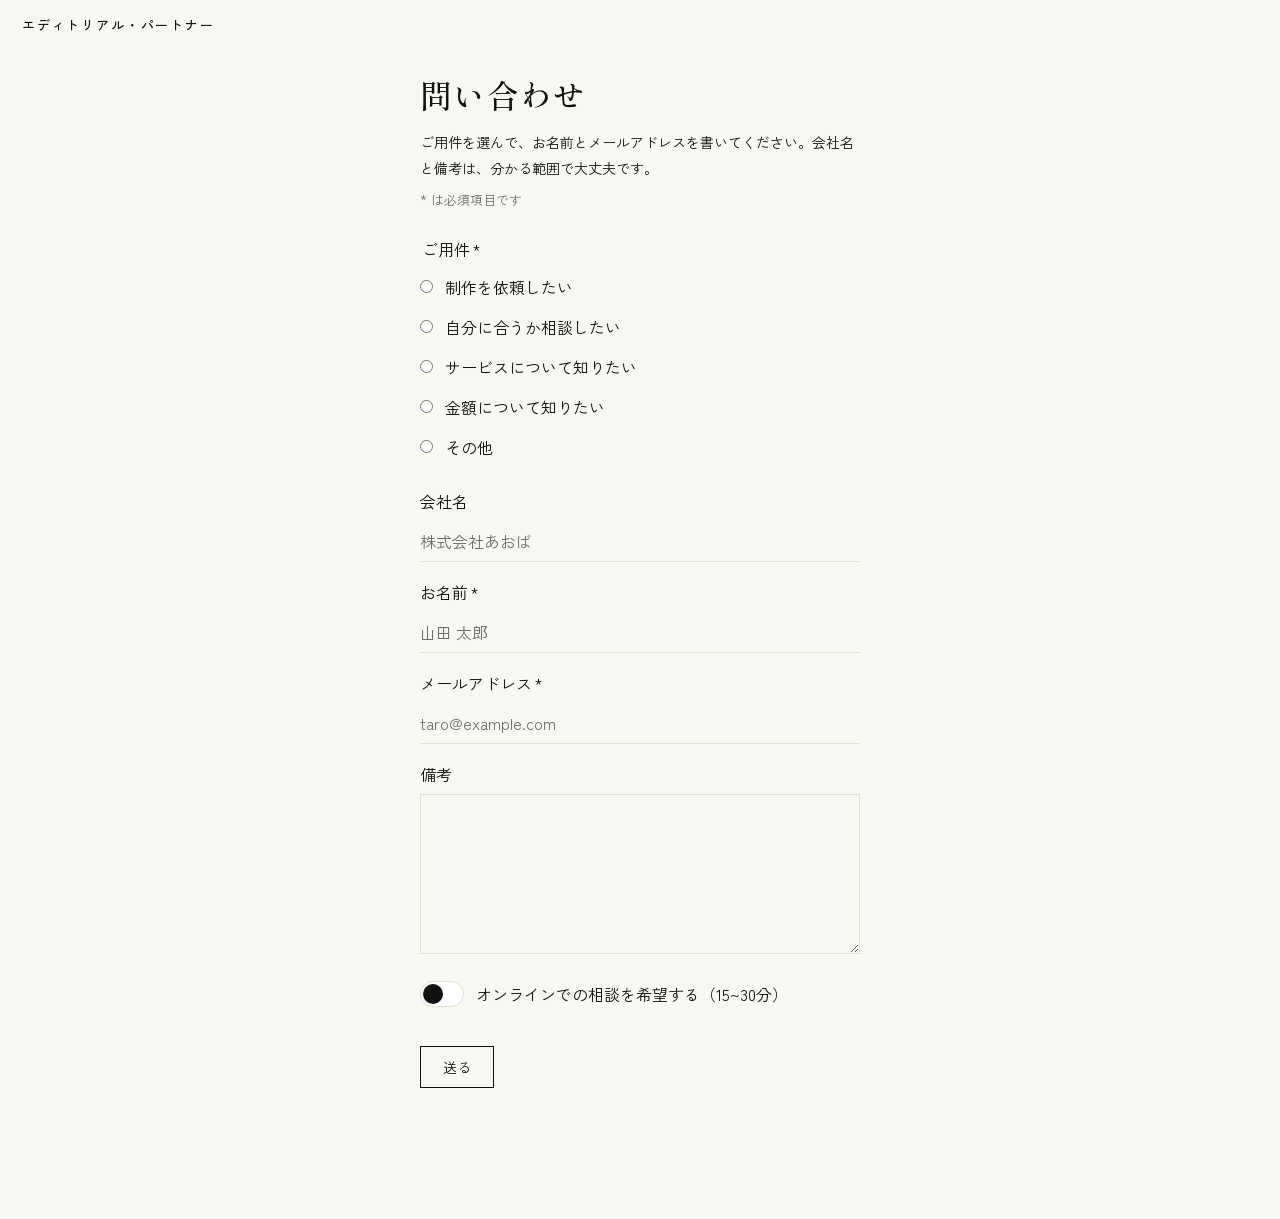
==== commit e3dcefe5: "Sync published site" ====
--- a/contact.html
+++ b/contact.html
@@ -22,7 +22,7 @@
       href="https://fonts.googleapis.com/css2?family=Shippori+Mincho:wght@500;600;700&family=Zen+Kaku+Gothic+New:wght@400;500;700&display=swap"
       rel="stylesheet"
     />
-    <link rel="stylesheet" href="./styles.css?v=51" />
+    <link rel="stylesheet" href="./styles.css?v=54" />
   </head>
   <body>
     <header class="site-header">
@@ -31,7 +31,7 @@
     <main class="inquiry">
       <div class="inquiry-sheet">
         <h1>問い合わせ</h1>
-        <p class="inquiry-lead">ご用件を選んで、お名前とメールアドレスを書いてください。会社名と備考は、分かる範囲で大丈夫です。必要であれば、30分のミーティングでお話しできます。</p>
+        <p class="inquiry-lead">ご用件を選んで、お名前とメールアドレスを書いてください。会社名と備考は、分かる範囲で大丈夫です。</p>
         <p class="inquiry-required"><span aria-hidden="true">*</span> は必須項目です</p>
         <form id="inquiry-form" method="post" action="" novalidate>
           <fieldset class="inquiry-purpose">
@@ -39,12 +39,18 @@
             <label><input name="purpose" type="radio" value="制作を依頼したい" required />制作を依頼したい</label>
             <label><input name="purpose" type="radio" value="自分に合うか相談したい" required />自分に合うか相談したい</label>
             <label><input name="purpose" type="radio" value="サービスについて知りたい" required />サービスについて知りたい</label>
+            <label><input name="purpose" type="radio" value="金額について知りたい" required />金額について知りたい</label>
             <label><input name="purpose" type="radio" value="その他" required />その他</label>
           </fieldset>
           <label>会社名<input name="company" type="text" autocomplete="organization" maxlength="200" placeholder="株式会社あおば" /></label>
           <label>お名前<span class="req" aria-hidden="true">*</span><input name="name" type="text" autocomplete="name" maxlength="200" placeholder="山田 太郎" required /></label>
           <label>メールアドレス<span class="req" aria-hidden="true">*</span><input name="email" type="email" autocomplete="email" maxlength="200" placeholder="taro@example.com" required /></label>
-          <label>備考<textarea name="message" maxlength="4000" placeholder="30分ほどお話しできると助かります。"></textarea></label>
+          <label>備考<textarea name="message" maxlength="4000"></textarea></label>
+          <label class="inquiry-toggle">
+            <input name="meeting" type="checkbox" value="希望する" />
+            <span class="inquiry-switch" aria-hidden="true"></span>
+            <span>オンラインでの相談を希望する（15~30分）</span>
+          </label>
           <div class="inquiry-trap" aria-hidden="true">
             <label>ウェブサイト<input name="website" type="text" tabindex="-1" autocomplete="off" /></label>
           </div>
@@ -126,7 +132,7 @@
         event.preventDefault();
         if (form.dataset.busy === '1' || form.dataset.done === '1') return;
         if (form.website.value) return;
-        const purposes = ['制作を依頼したい', '自分に合うか相談したい', 'サービスについて知りたい', 'その他'];
+        const purposes = ['制作を依頼したい', '自分に合うか相談したい', 'サービスについて知りたい', '金額について知りたい', 'その他'];
         const purpose = form.purpose.value;
         const name = form.name.value.trim();
         const email = form.email.value.trim();
--- a/styles.css
+++ b/styles.css
@@ -440,6 +440,13 @@
 .inquiry input::placeholder, .inquiry textarea::placeholder { color: var(--muted); }
 .inquiry input:focus-visible, .inquiry textarea:focus-visible { outline: 2px solid #4b6338; outline-offset: 4px; }
 .inquiry-purpose input { width: auto; margin: 0; padding: 0; border: 0; }
+.inquiry label.inquiry-toggle { position: relative; display: flex; align-items: center; gap: 12px; min-height: 44px; margin: 4px 0 22px; cursor: pointer; }
+.inquiry label.inquiry-toggle input { position: absolute; width: 1px; height: 1px; margin: 0; padding: 0; overflow: hidden; clip: rect(0 0 0 0); border: 0; }
+.inquiry-switch { position: relative; display: block; flex: 0 0 44px; width: 44px; min-width: 44px; height: 26px; border: 1px solid var(--line); border-radius: 999px; background: #fff; }
+.inquiry-switch::after { content: ""; position: absolute; top: 2px; left: 2px; width: 20px; height: 20px; border-radius: 50%; background: var(--ink); transition: transform 160ms ease; }
+.inquiry-toggle input:checked + .inquiry-switch { background: var(--accent); border-color: #b7c96a; }
+.inquiry-toggle input:checked + .inquiry-switch::after { transform: translateX(18px); }
+.inquiry-toggle input:focus-visible + .inquiry-switch { outline: 2px solid #4b6338; outline-offset: 4px; }
 .inquiry textarea { min-height: 160px; padding: 12px; border: 1px solid var(--line); resize: vertical; }
 .inquiry-submit { margin-top: 8px; padding: 10px 22px; border: 1px solid var(--ink); background: transparent; font-size: 14px; }
 .inquiry-submit:hover { background: var(--accent); }
@@ -503,7 +510,7 @@
   position: relative;
   inset: auto;
   display: block;
-  width: min(100%, 560px);
+  width: min(100%, 720px);
   height: auto;
   padding: 0;
   overflow: visible;
